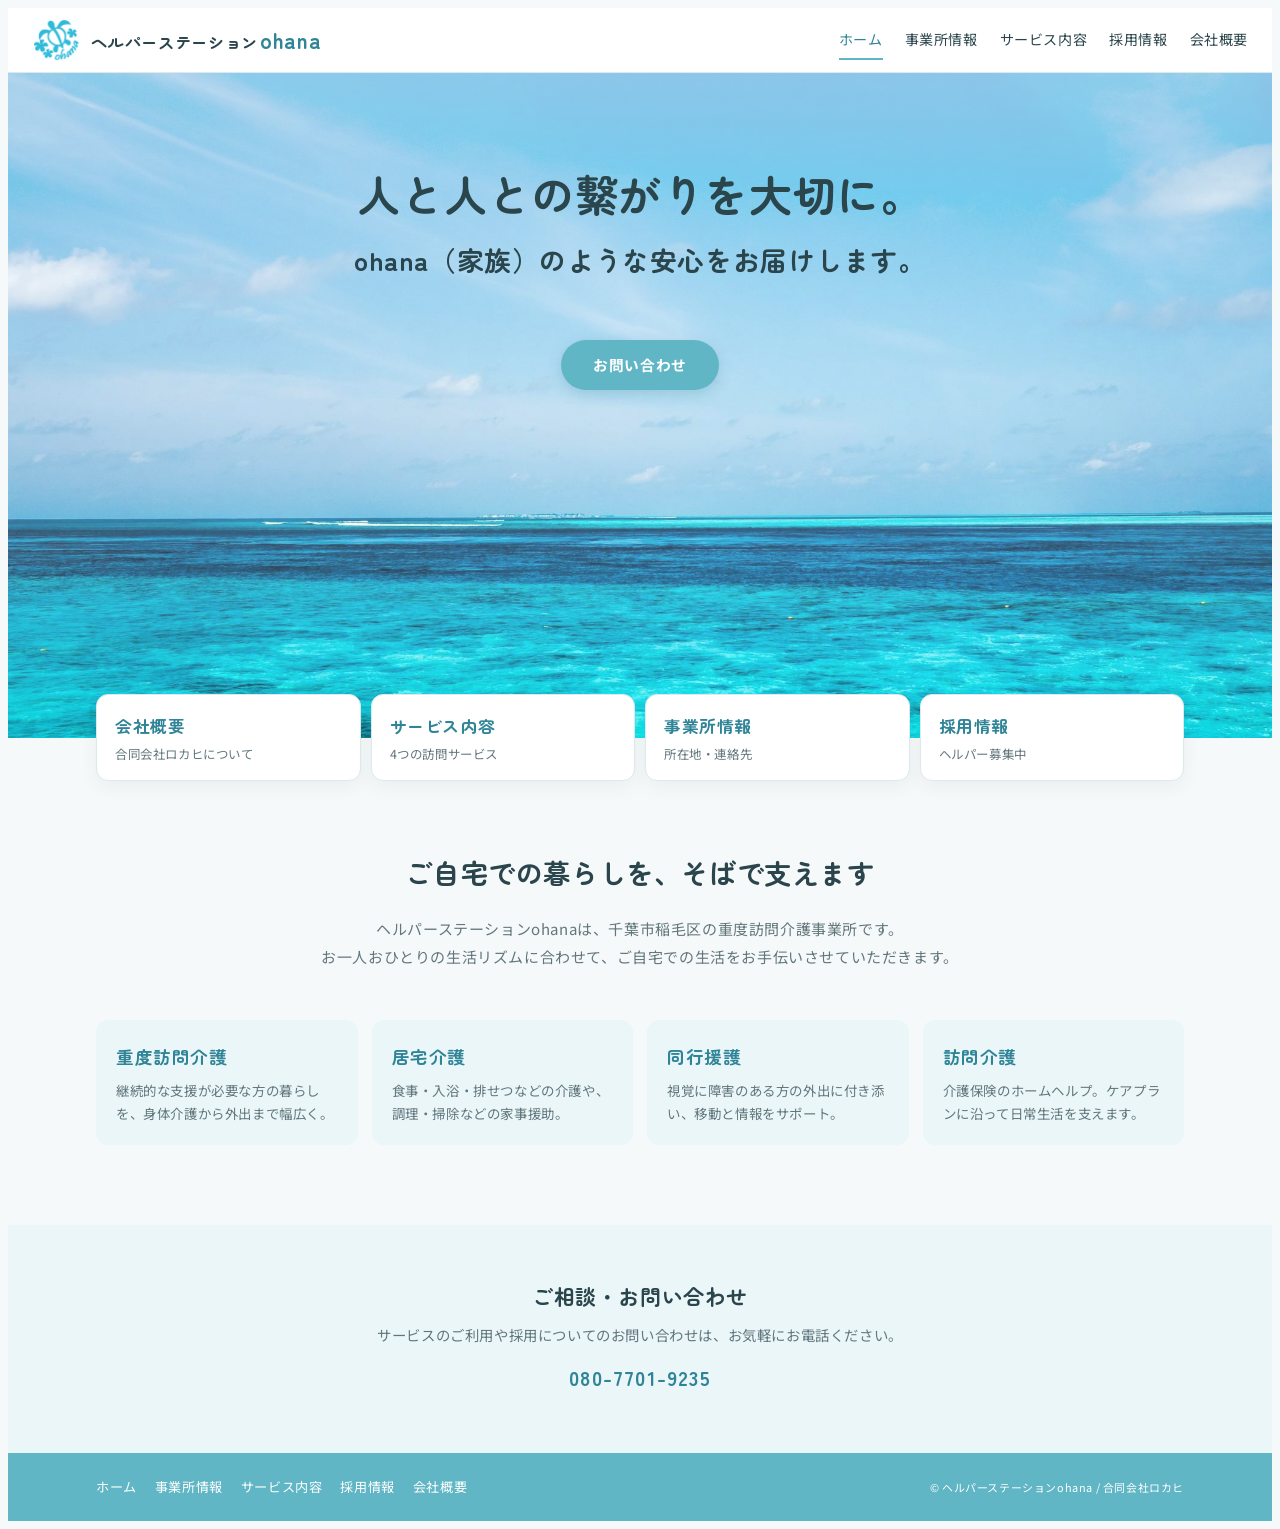
==== index.html @ fc5186e3 "Add first version of the ohana website Five static pages (home, office, services, recruiting, compan" ====
<!doctype html>
<html lang="ja">
<head>
<meta charset="utf-8">
<meta name="viewport" content="width=device-width, initial-scale=1, viewport-fit=cover">
<title>ヘルパーステーションohana｜千葉市稲毛区の重度訪問介護</title>
<meta name="description" content="千葉市稲毛区の重度訪問介護事業所「ヘルパーステーションohana」。お一人おひとりの生活リズムに合わせて、ご自宅での生活をお手伝いします。">
<meta property="og:type" content="website">
<meta property="og:site_name" content="ヘルパーステーションohana">
<meta property="og:title" content="ヘルパーステーションohana｜千葉市稲毛区の重度訪問介護">
<meta property="og:description" content="千葉市稲毛区の重度訪問介護事業所「ヘルパーステーションohana」。お一人おひとりの生活リズムに合わせて、ご自宅での生活をお手伝いします。">
<meta property="og:image" content="https://lokahi-care.com/assets/img/hero.jpg">
<link rel="icon" href="assets/img/favicon.png" type="image/png">
<link rel="apple-touch-icon" href="assets/img/apple-touch-icon.png">
<link rel="preconnect" href="https://fonts.googleapis.com">
<link rel="preconnect" href="https://fonts.gstatic.com" crossorigin>
<link rel="stylesheet" href="https://fonts.googleapis.com/css2?family=Zen+Maru+Gothic:wght@500;700&family=Noto+Sans+JP:wght@400;500;700&display=swap">
<link rel="stylesheet" href="assets/css/style.css">
</head>
<body>
<header class="site-header">
  <div class="wrap">
    <a class="brand" href="index.html"><img src="assets/img/logo.png" alt="" width="50" height="45"><span class="brand-name">ヘルパーステーション<b>ohana</b></span></a>
    <button class="menu-btn" id="menuBtn" type="button" aria-expanded="false" aria-controls="gnav">メニュー</button>
    <nav class="gnav" id="gnav" aria-label="メインメニュー">
      <a href="index.html" aria-current="page">ホーム</a>
      <a href="office.html">事業所情報</a>
      <a href="service.html">サービス内容</a>
      <a href="recruit.html">採用情報</a>
      <a href="company.html">会社概要</a>
    </nav>
  </div>
</header>

<main>
  <section class="hero">
    <div class="wrap hero-copy">
      <h1><span class="h1-a">人と人との繋がりを大切に。</span><span class="h1-b">ohana（家族）のような安心を<br class="sp">お届けします。</span></h1>
      <a class="btn" href="office.html">お問い合わせ</a>
    </div>
  </section>
  <nav class="quick wrap" aria-label="ページ一覧">
    <ul>
      <li><a href="company.html"><b>会社概要</b><span>合同会社ロカヒについて</span></a></li>
      <li><a href="service.html"><b>サービス内容</b><span>4つの訪問サービス</span></a></li>
      <li><a href="office.html"><b>事業所情報</b><span>所在地・連絡先</span></a></li>
      <li><a href="recruit.html"><b>採用情報</b><span>ヘルパー募集中</span></a></li>
    </ul>
  </nav>
  <div class="wrap">
    <div class="home-intro">
      <h2>ご自宅での暮らしを、そばで支えます</h2>
      <p class="about">ヘルパーステーションohanaは、千葉市稲毛区の重度訪問介護事業所です。<br>お一人おひとりの生活リズムに合わせて、ご自宅での生活をお手伝いさせていただきます。</p>
    </div>
    <ul class="svc-grid">
      <li><a href="service.html#s1"><b>重度訪問介護</b><span>継続的な支援が必要な方の暮らしを、身体介護から外出まで幅広く。</span></a></li>
      <li><a href="service.html#s2"><b>居宅介護</b><span>食事・入浴・排せつなどの介護や、調理・掃除などの家事援助。</span></a></li>
      <li><a href="service.html#s3"><b>同行援護</b><span>視覚に障害のある方の外出に付き添い、移動と情報をサポート。</span></a></li>
      <li><a href="service.html#s4"><b>訪問介護</b><span>介護保険のホームヘルプ。ケアプランに沿って日常生活を支えます。</span></a></li>
    </ul>
  </div>
</main>

<section class="contact-band">
  <div class="wrap">
    <h2>ご相談・お問い合わせ</h2>
    <p>サービスのご利用や採用についてのお問い合わせは、お気軽にお電話ください。</p>
    <span class="tel">080-7701-9235</span>
  </div>
</section>

<footer class="site-footer">
  <div class="wrap">
    <nav aria-label="フッターメニュー">
      <a href="index.html">ホーム</a><a href="office.html">事業所情報</a><a href="service.html">サービス内容</a><a href="recruit.html">採用情報</a><a href="company.html">会社概要</a>
    </nav>
    <small>© ヘルパーステーションohana / 合同会社ロカヒ</small>
  </div>
</footer>

<script src="assets/js/main.js"></script>
</body>
</html>
---- assets/css/style.css ----
/* ヘルパーステーションohana サイト共通スタイル */
/* Layout: WordPress版と同じ6ページ構成(ホーム/事業所情報/サービス内容/採用情報/会社概要/ブログ)。上部ナビで切替、トップは水平線の海。ダークモードでも明るいまま */
:root{
  color-scheme:light;
  --bg:#f6f9fa;
  --paper:#ffffff;
  --ink:#2a454c;
  --muted:#62777d;
  --line:#dde9ec;
  --brand:#60B6C5;
  --brand-soft:#eaf6f8;
  --deep:#2f8597;
  --todo:#c0612b;
  --display:"Zen Maru Gothic","Hiragino Maru Gothic ProN","Noto Sans JP",sans-serif;
  --body:"Noto Sans JP","Hiragino Sans","Yu Gothic",sans-serif;
}
*{box-sizing:border-box}
body{background:var(--bg);color:var(--ink);font-family:var(--body);line-height:1.9;letter-spacing:.04em;font-size:15px}
body::before{content:"";position:fixed;inset:0 0 auto;height:env(safe-area-inset-top,0px);z-index:30;background:var(--paper)}
h1,h2,h3{margin:0;font-family:var(--display);line-height:1.45;text-wrap:balance;font-weight:700}
p{margin:0}
a{color:var(--deep)}
.wrap{max-width:1120px;margin:0 auto;padding-left:max(16px,env(safe-area-inset-left,0px));padding-right:max(16px,env(safe-area-inset-right,0px))}
.narrow{max-width:960px;margin-inline:auto}

/* header */
.site-header{position:sticky;top:env(safe-area-inset-top,0px);z-index:20;background:var(--paper);box-shadow:0 1px 0 var(--line)}
.site-header .wrap{max-width:none;padding-left:max(24px,env(safe-area-inset-left,0px));padding-right:max(24px,env(safe-area-inset-right,0px));display:flex;align-items:center;justify-content:space-between;gap:12px;min-height:64px}
.brand{display:flex;align-items:center;gap:10px;text-decoration:none;color:var(--ink);min-width:0}
.brand img{height:44px;width:auto;flex:none}
.brand-name{font-family:var(--display);font-weight:700;font-size:1.02rem;color:var(--ink);letter-spacing:.04em;line-height:1.3}
.brand-name b{color:var(--deep);font-size:1.3em;margin-left:.1em}
@media (max-width:400px){.brand-name{font-size:.86rem}.brand img{height:36px}}
.gnav{display:flex;gap:4px 22px;flex-wrap:wrap;justify-content:flex-end}
.gnav a{color:var(--ink);text-decoration:none;font-size:.88rem;padding:6px 0;border-bottom:2px solid transparent}
.gnav a[aria-current="page"]{color:var(--deep);border-bottom-color:var(--brand)}
.gnav a:hover{color:var(--deep)}
.menu-btn{display:none;font:inherit;font-size:.85rem;background:var(--brand-soft);color:var(--deep);border:0;border-radius:999px;padding:.35em 1.1em;cursor:pointer}
@media (max-width:820px){
  .menu-btn{display:block}
  .gnav{display:none;position:absolute;left:0;right:0;top:100%;background:var(--paper);flex-direction:column;gap:0;padding:8px max(16px,env(safe-area-inset-right,0px)) 14px max(16px,env(safe-area-inset-left,0px));box-shadow:0 8px 16px rgba(42,69,76,.08)}
  .gnav.open{display:flex}
  .gnav a{padding:10px 0;border-bottom:1px solid var(--line)}
  .gnav a[aria-current="page"]{border-bottom-color:var(--line);font-weight:700}
}
a:focus-visible,button:focus-visible,input:focus-visible{outline:3px solid var(--deep);outline-offset:2px;border-radius:4px}

/* hero (top) */
.hero{position:relative;height:clamp(440px,52vw,720px);background:url(../img/hero.jpg) center 60%/cover;overflow:hidden}
.hero::before{content:"";position:absolute;inset:0;background:linear-gradient(180deg,rgba(255,255,255,.55) 0%,rgba(255,255,255,.32) 45%,rgba(255,255,255,.05) 100%)}
.hero-copy{position:relative;text-align:center;display:grid;justify-items:center;gap:14px;padding-top:clamp(48px,7vw,96px)}
.eyebrow{font-size:.82rem;letter-spacing:.2em;color:var(--deep);font-weight:700}
.hero h1{font-size:clamp(1.6rem,3.8vw,2.7rem);color:var(--ink);display:grid;gap:.35em}
.hero h1 .h1-b{font-size:.62em;line-height:1.6}
.hero h1 br.sp{display:none}
.hero-copy .btn{margin-top:clamp(18px,3.4vw,44px)}
@media (max-width:560px){.hero h1 br.sp{display:inline}}
.hero .lead{font-size:clamp(.88rem,1.4vw,1rem)}
.btn{display:inline-block;background:var(--brand);color:#fff;font-weight:700;text-decoration:none;padding:.75em 2.2em;border-radius:999px;box-shadow:0 4px 14px rgba(47,133,151,.25);font-size:.92rem}
.btn:hover{background:var(--deep)}

.quick{margin-top:-44px;position:relative;z-index:2}
.quick ul{list-style:none;margin:0;padding:0;display:grid;grid-template-columns:repeat(4,1fr);gap:10px}
.quick a{display:grid;gap:2px;background:var(--paper);border:1px solid var(--line);border-radius:12px;padding:16px 18px;text-decoration:none;color:var(--ink);box-shadow:0 6px 18px rgba(42,69,76,.06);height:100%}
.quick a b{font-family:var(--display);font-size:1.05rem;color:var(--deep)}
.quick a span{font-size:.78rem;color:var(--muted);line-height:1.6}
.quick a:hover{border-color:var(--brand)}
@media (max-width:900px){.quick ul{grid-template-columns:repeat(2,1fr)}}

.home-intro{padding-block:72px 24px;display:grid;gap:22px;text-align:center;justify-items:center}
.home-intro h2{font-size:clamp(1.3rem,2.6vw,1.7rem)}
.home-intro .about{max-width:46em;color:var(--muted)}
.svc-grid{list-style:none;margin:0;padding:0;display:grid;grid-template-columns:repeat(4,1fr);gap:14px;padding-block:24px 80px}
.svc-grid a{display:grid;gap:6px;background:var(--brand-soft);border-radius:12px;padding:20px;text-decoration:none;color:var(--ink);height:100%}
.svc-grid b{font-family:var(--display);font-size:1.1rem;color:var(--deep)}
.svc-grid span{font-size:.84rem;color:var(--muted);line-height:1.7}
@media (max-width:900px){.svc-grid{grid-template-columns:repeat(2,1fr)}}
@media (max-width:480px){.svc-grid{grid-template-columns:1fr}}

/* sub pages */
.page-head{padding-block:40px 18px;border-bottom:1px solid var(--line);margin-bottom:40px;display:grid;gap:6px}
.crumb{font-size:.78rem;color:var(--muted);display:flex;gap:.6em;align-items:center}
.crumb a{color:var(--muted);text-decoration:none}
.page-head h1{font-size:1.6rem}
.sub{padding-bottom:88px}

.info{width:100%;border-collapse:collapse;background:var(--paper);border-radius:12px;overflow:hidden;box-shadow:0 0 0 1px var(--line)}
.info th,.info td{text-align:left;vertical-align:top;padding:16px 20px;border-bottom:1px solid var(--line);font-size:.93rem}
.info tr:last-child th,.info tr:last-child td{border-bottom:0}
.info th{width:11em;font-weight:700;background:var(--brand-soft);color:var(--deep);white-space:nowrap}
.info td{font-variant-numeric:tabular-nums}
.info dl{margin:0;display:grid;grid-template-columns:auto 1fr;gap:2px 1.2em}
.info dd{margin:0}
@media (max-width:600px){.info th,.info td{display:block;width:auto}.info th{padding-bottom:6px;border-bottom:0}.info td{padding-top:6px}}
.todo{color:var(--todo);font-size:.82rem;background:color-mix(in srgb,var(--todo) 9%,transparent);padding:1px 8px;border-radius:999px;margin-left:.4em;white-space:nowrap}
.table-scroll{overflow-x:auto}

.svc-tabs{display:grid;grid-template-columns:repeat(4,1fr);gap:10px;margin-bottom:40px}
.svc-tabs a{display:block;text-align:center;text-decoration:none;font:inherit;font-weight:700;background:var(--brand);color:#fff;border:0;border-radius:8px;padding:14px 8px;cursor:pointer;font-family:var(--display);font-size:1rem}
.svc-tabs a:hover{background:var(--deep)}
@media (max-width:640px){.svc-tabs{grid-template-columns:repeat(2,1fr)}}
.svc-card{background:var(--brand-soft);border-radius:16px;padding:clamp(24px,5vw,56px);display:grid;gap:18px;scroll-margin-top:90px}
.svc-list{display:grid;gap:28px}
.svc-card h2{font-size:clamp(1.4rem,3vw,1.9rem);color:var(--deep);padding-left:18px;border-left:5px solid var(--brand)}
.svc-card p{max-width:46em}

.recruit-lead{display:grid;gap:10px;margin-bottom:32px}
.recruit-lead h2{font-size:1.3rem}
.recruit-lead p{color:var(--muted)}
.tel{font-family:var(--display);font-size:1.25rem;font-weight:700;color:var(--deep);letter-spacing:.06em;user-select:all}

.contact-band{background:var(--brand-soft)}
.contact-band .wrap{padding-block:56px;display:grid;gap:10px;justify-items:center;text-align:center}
.contact-band h2{font-size:1.3rem}
.contact-band p{color:var(--muted);font-size:.9rem}

.site-footer{background:var(--brand);color:#fff}
.site-footer .wrap{padding-block:22px;display:flex;flex-wrap:wrap;gap:8px 24px;justify-content:space-between;align-items:center;font-size:.82rem}
.site-footer nav{display:flex;flex-wrap:wrap;gap:4px 18px}
.site-footer a{color:#fff;text-decoration:none}
.site-footer a:hover{text-decoration:underline}

.menu-btn{white-space:nowrap;flex:none}
@media (max-width:480px){.site-header .wrap{padding-left:max(14px,env(safe-area-inset-left,0px));padding-right:max(14px,env(safe-area-inset-right,0px))}.brand{gap:8px}.brand img{height:34px}.brand-name{font-size:.8rem;white-space:nowrap}}
@media (prefers-reduced-motion:no-preference){html{scroll-behavior:smooth}}
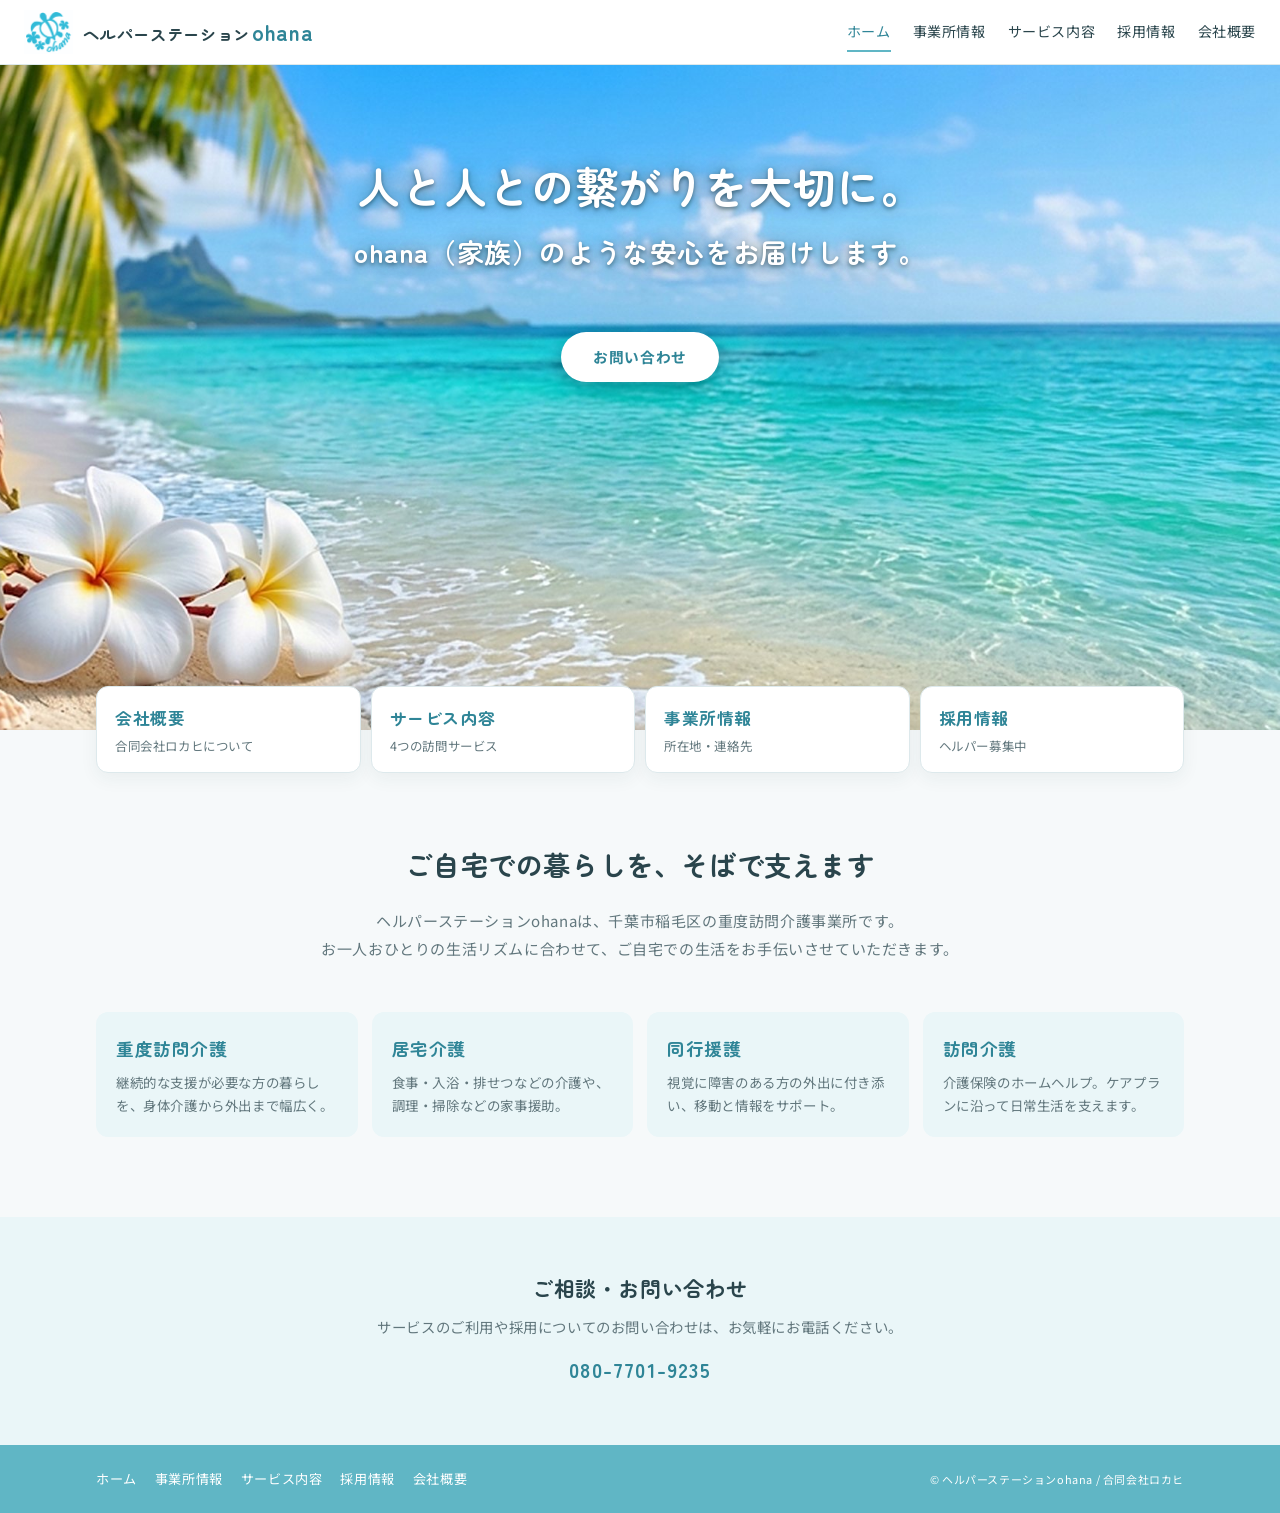
==== commit 9daef181: "Add noindex, nofollow to all pages to keep the site out of search results Co-Authored-By: Claude Opu" ====
--- a/index.html
+++ b/index.html
@@ -3,6 +3,7 @@
 <head>
 <meta charset="utf-8">
 <meta name="viewport" content="width=device-width, initial-scale=1, viewport-fit=cover">
+<meta name="robots" content="noindex, nofollow">
 <title>ヘルパーステーションohana｜千葉市稲毛区の重度訪問介護</title>
 <meta name="description" content="千葉市稲毛区の重度訪問介護事業所「ヘルパーステーションohana」。お一人おひとりの生活リズムに合わせて、ご自宅での生活をお手伝いします。">
 <meta property="og:type" content="website">
--- a/assets/css/style.css
+++ b/assets/css/style.css
@@ -15,7 +15,7 @@
   --body:"Noto Sans JP","Hiragino Sans","Yu Gothic",sans-serif;
 }
 *{box-sizing:border-box}
-body{background:var(--bg);color:var(--ink);font-family:var(--body);line-height:1.9;letter-spacing:.04em;font-size:15px}
+body{margin:0;background:var(--bg);color:var(--ink);font-family:var(--body);line-height:1.9;letter-spacing:.04em;font-size:15px}
 body::before{content:"";position:fixed;inset:0 0 auto;height:env(safe-area-inset-top,0px);z-index:30;background:var(--paper)}
 h1,h2,h3{margin:0;font-family:var(--display);line-height:1.45;text-wrap:balance;font-weight:700}
 p{margin:0}
@@ -46,7 +46,7 @@
 a:focus-visible,button:focus-visible,input:focus-visible{outline:3px solid var(--deep);outline-offset:2px;border-radius:4px}
 
 /* hero (top) */
-.hero{position:relative;height:clamp(440px,52vw,720px);background:url(../img/hero.jpg) center 60%/cover;overflow:hidden}
+.hero{position:relative;height:clamp(440px,52vw,720px);background:url(../img/hero-beach-plumeria.jpg) 100% 50%/cover;overflow:hidden}
 .hero::before{content:"";position:absolute;inset:0;background:linear-gradient(180deg,rgba(255,255,255,.55) 0%,rgba(255,255,255,.32) 45%,rgba(255,255,255,.05) 100%)}
 .hero-copy{position:relative;text-align:center;display:grid;justify-items:center;gap:14px;padding-top:clamp(48px,7vw,96px)}
 .eyebrow{font-size:.82rem;letter-spacing:.2em;color:var(--deep);font-weight:700}
@@ -54,7 +54,10 @@
 .hero h1 .h1-b{font-size:.62em;line-height:1.6}
 .hero h1 br.sp{display:none}
 .hero-copy .btn{margin-top:clamp(18px,3.4vw,44px)}
-@media (max-width:560px){.hero h1 br.sp{display:inline}}
+.hero .btn{background:#fff;color:#2f8597;box-shadow:0 6px 18px rgba(0,40,50,.35)}.hero .btn:hover{background:#eaf6f8;color:#256f7e}
+.hero::before{background:none}
+.hero h1{color:#fff;text-shadow:0 2px 4px rgba(10,40,50,.55),0 0 18px rgba(10,50,60,.45)}
+@media (max-width:560px){.hero h1 br.sp{display:inline}.hero{background-position:22% 50%}}
 .hero .lead{font-size:clamp(.88rem,1.4vw,1rem)}
 .btn{display:inline-block;background:var(--brand);color:#fff;font-weight:700;text-decoration:none;padding:.75em 2.2em;border-radius:999px;box-shadow:0 4px 14px rgba(47,133,151,.25);font-size:.92rem}
 .btn:hover{background:var(--deep)}
@@ -66,6 +69,7 @@
 .quick a span{font-size:.78rem;color:var(--muted);line-height:1.6}
 .quick a:hover{border-color:var(--brand)}
 @media (max-width:900px){.quick ul{grid-template-columns:repeat(2,1fr)}}
+@media (max-width:560px){.quick a{padding:14px 12px}.quick a span{letter-spacing:0;font-size:.74rem}}
 
 .home-intro{padding-block:72px 24px;display:grid;gap:22px;text-align:center;justify-items:center}
 .home-intro h2{font-size:clamp(1.3rem,2.6vw,1.7rem)}
@@ -91,7 +95,7 @@
 .info td{font-variant-numeric:tabular-nums}
 .info dl{margin:0;display:grid;grid-template-columns:auto 1fr;gap:2px 1.2em}
 .info dd{margin:0}
-@media (max-width:600px){.info th,.info td{display:block;width:auto}.info th{padding-bottom:6px;border-bottom:0}.info td{padding-top:6px}}
+@media (max-width:600px){.info th,.info td{display:block;width:auto}.info th{padding:10px 20px;border-bottom:0}.info td{padding:14px 20px}}
 .todo{color:var(--todo);font-size:.82rem;background:color-mix(in srgb,var(--todo) 9%,transparent);padding:1px 8px;border-radius:999px;margin-left:.4em;white-space:nowrap}
 .table-scroll{overflow-x:auto}
 
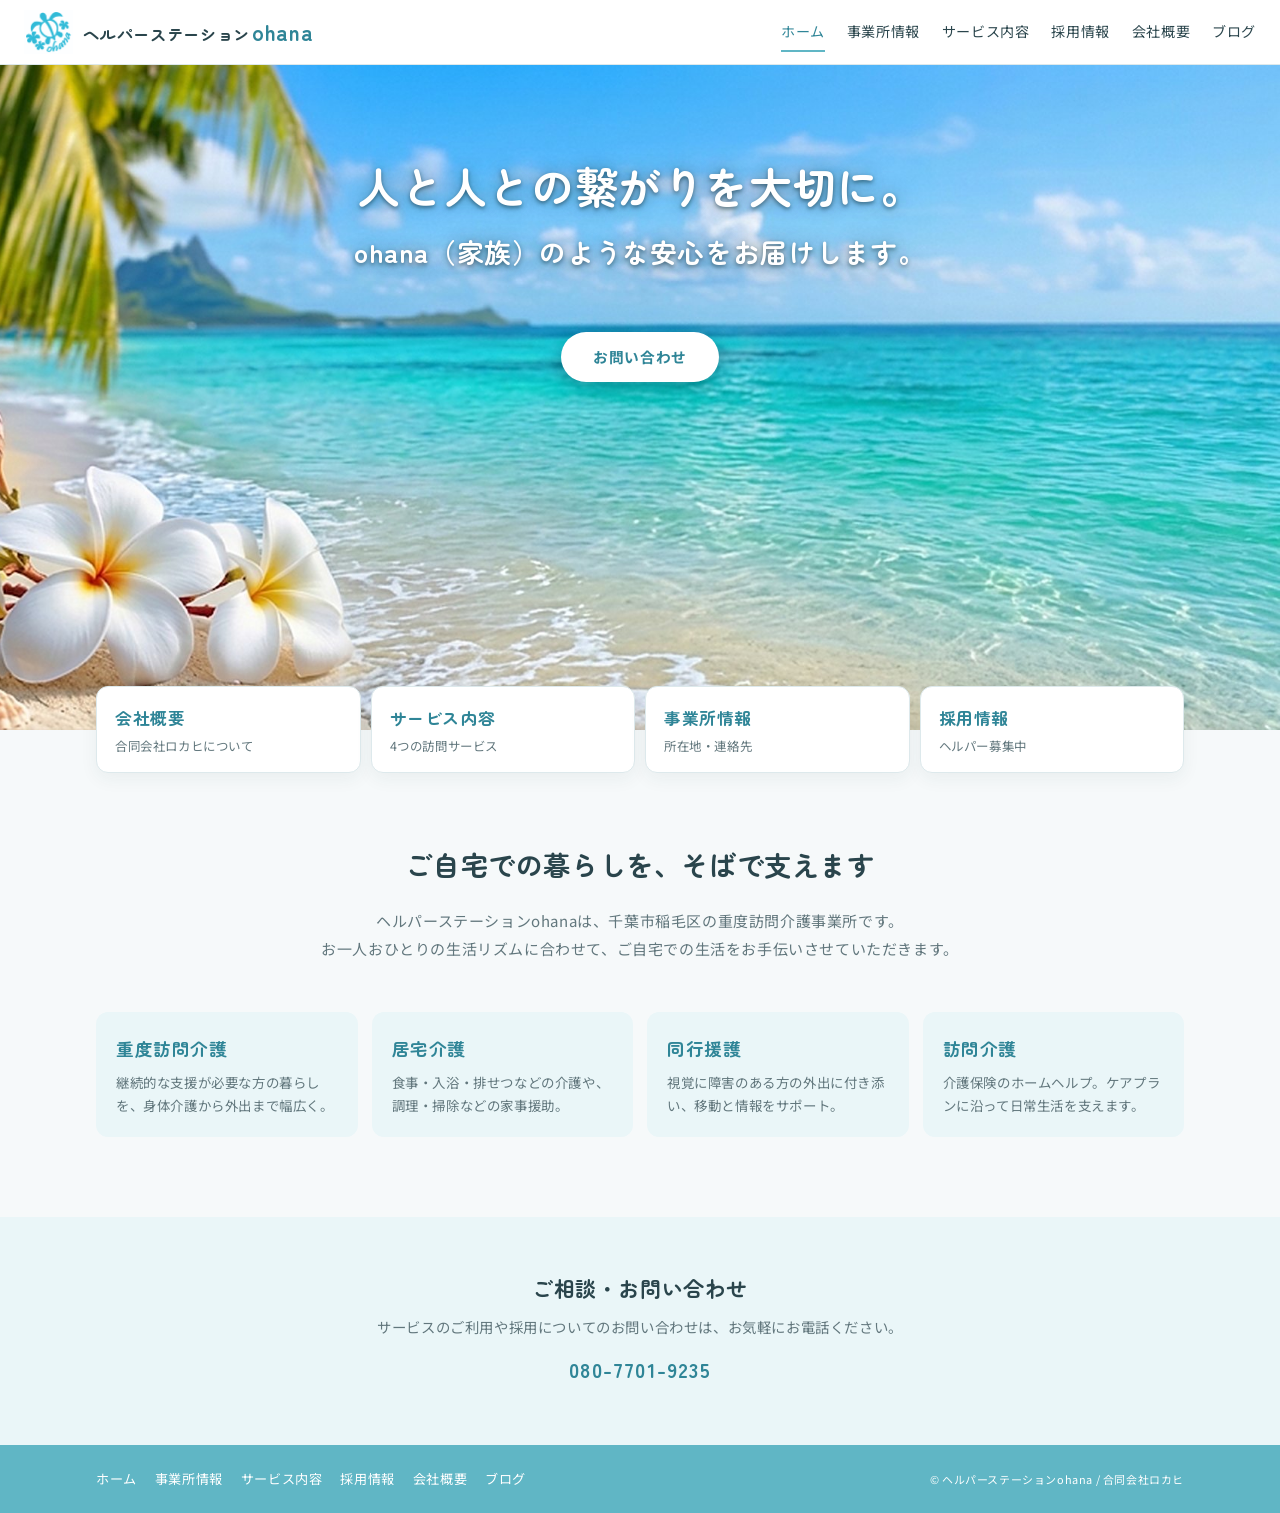
==== commit 6bb858a5: "Add blog pages generated from microCMS (up to 10 photos per post, selectable cover photo) Co-Authore" ====
--- a/index.html
+++ b/index.html
@@ -3,7 +3,6 @@
 <head>
 <meta charset="utf-8">
 <meta name="viewport" content="width=device-width, initial-scale=1, viewport-fit=cover">
-<meta name="robots" content="noindex, nofollow">
 <title>ヘルパーステーションohana｜千葉市稲毛区の重度訪問介護</title>
 <meta name="description" content="千葉市稲毛区の重度訪問介護事業所「ヘルパーステーションohana」。お一人おひとりの生活リズムに合わせて、ご自宅での生活をお手伝いします。">
 <meta property="og:type" content="website">
@@ -29,6 +28,7 @@
       <a href="service.html">サービス内容</a>
       <a href="recruit.html">採用情報</a>
       <a href="company.html">会社概要</a>
+      <a href="blog.html">ブログ</a>
     </nav>
   </div>
 </header>
@@ -73,7 +73,7 @@
 <footer class="site-footer">
   <div class="wrap">
     <nav aria-label="フッターメニュー">
-      <a href="index.html">ホーム</a><a href="office.html">事業所情報</a><a href="service.html">サービス内容</a><a href="recruit.html">採用情報</a><a href="company.html">会社概要</a>
+      <a href="index.html">ホーム</a><a href="office.html">事業所情報</a><a href="service.html">サービス内容</a><a href="recruit.html">採用情報</a><a href="company.html">会社概要</a><a href="blog.html">ブログ</a>
     </nav>
     <small>© ヘルパーステーションohana / 合同会社ロカヒ</small>
   </div>
--- a/assets/css/style.css
+++ b/assets/css/style.css
@@ -127,3 +127,24 @@
 .menu-btn{white-space:nowrap;flex:none}
 @media (max-width:480px){.site-header .wrap{padding-left:max(14px,env(safe-area-inset-left,0px));padding-right:max(14px,env(safe-area-inset-right,0px))}.brand{gap:8px}.brand img{height:34px}.brand-name{font-size:.8rem;white-space:nowrap}}
 @media (prefers-reduced-motion:no-preference){html{scroll-behavior:smooth}}
+
+/* blog */
+.blog-list{list-style:none;margin:0;padding:0;display:grid;grid-template-columns:repeat(3,1fr);gap:20px}
+@media (max-width:900px){.blog-list{grid-template-columns:repeat(2,1fr)}}
+@media (max-width:560px){.blog-list{grid-template-columns:1fr}}
+.blog-card{display:grid;gap:8px;align-content:start;background:var(--paper);border:1px solid var(--line);border-radius:12px;overflow:hidden;text-decoration:none;color:var(--ink);height:100%;padding-bottom:16px}
+.blog-card:hover{border-color:var(--brand)}
+.blog-card>*:not(.blog-thumb){padding-inline:16px}
+.blog-card b{font-family:var(--display);font-size:1.05rem;color:var(--deep);line-height:1.5}
+.blog-thumb{display:block;aspect-ratio:3/2;background:var(--brand-soft)}
+.blog-thumb img{width:100%;height:100%;object-fit:cover;display:block}
+.blog-meta{font-size:.8rem;color:var(--muted);display:flex;gap:1em;flex-wrap:wrap}
+.blog-excerpt{font-size:.84rem;color:var(--muted);line-height:1.7}
+.blog-empty{color:var(--muted)}
+.blog-article{display:grid;gap:24px}
+.blog-cover{width:100%;max-height:560px;object-fit:cover;border-radius:12px;display:block}
+.blog-body{display:grid;gap:1em;line-height:1.95}
+.blog-body p{margin:0}
+.blog-gallery{list-style:none;margin:0;padding:0;display:grid;grid-template-columns:repeat(auto-fill,minmax(150px,1fr));gap:8px}
+.blog-gallery img{width:100%;aspect-ratio:1;object-fit:cover;border-radius:8px;display:block}
+.blog-back a{color:var(--deep)}
